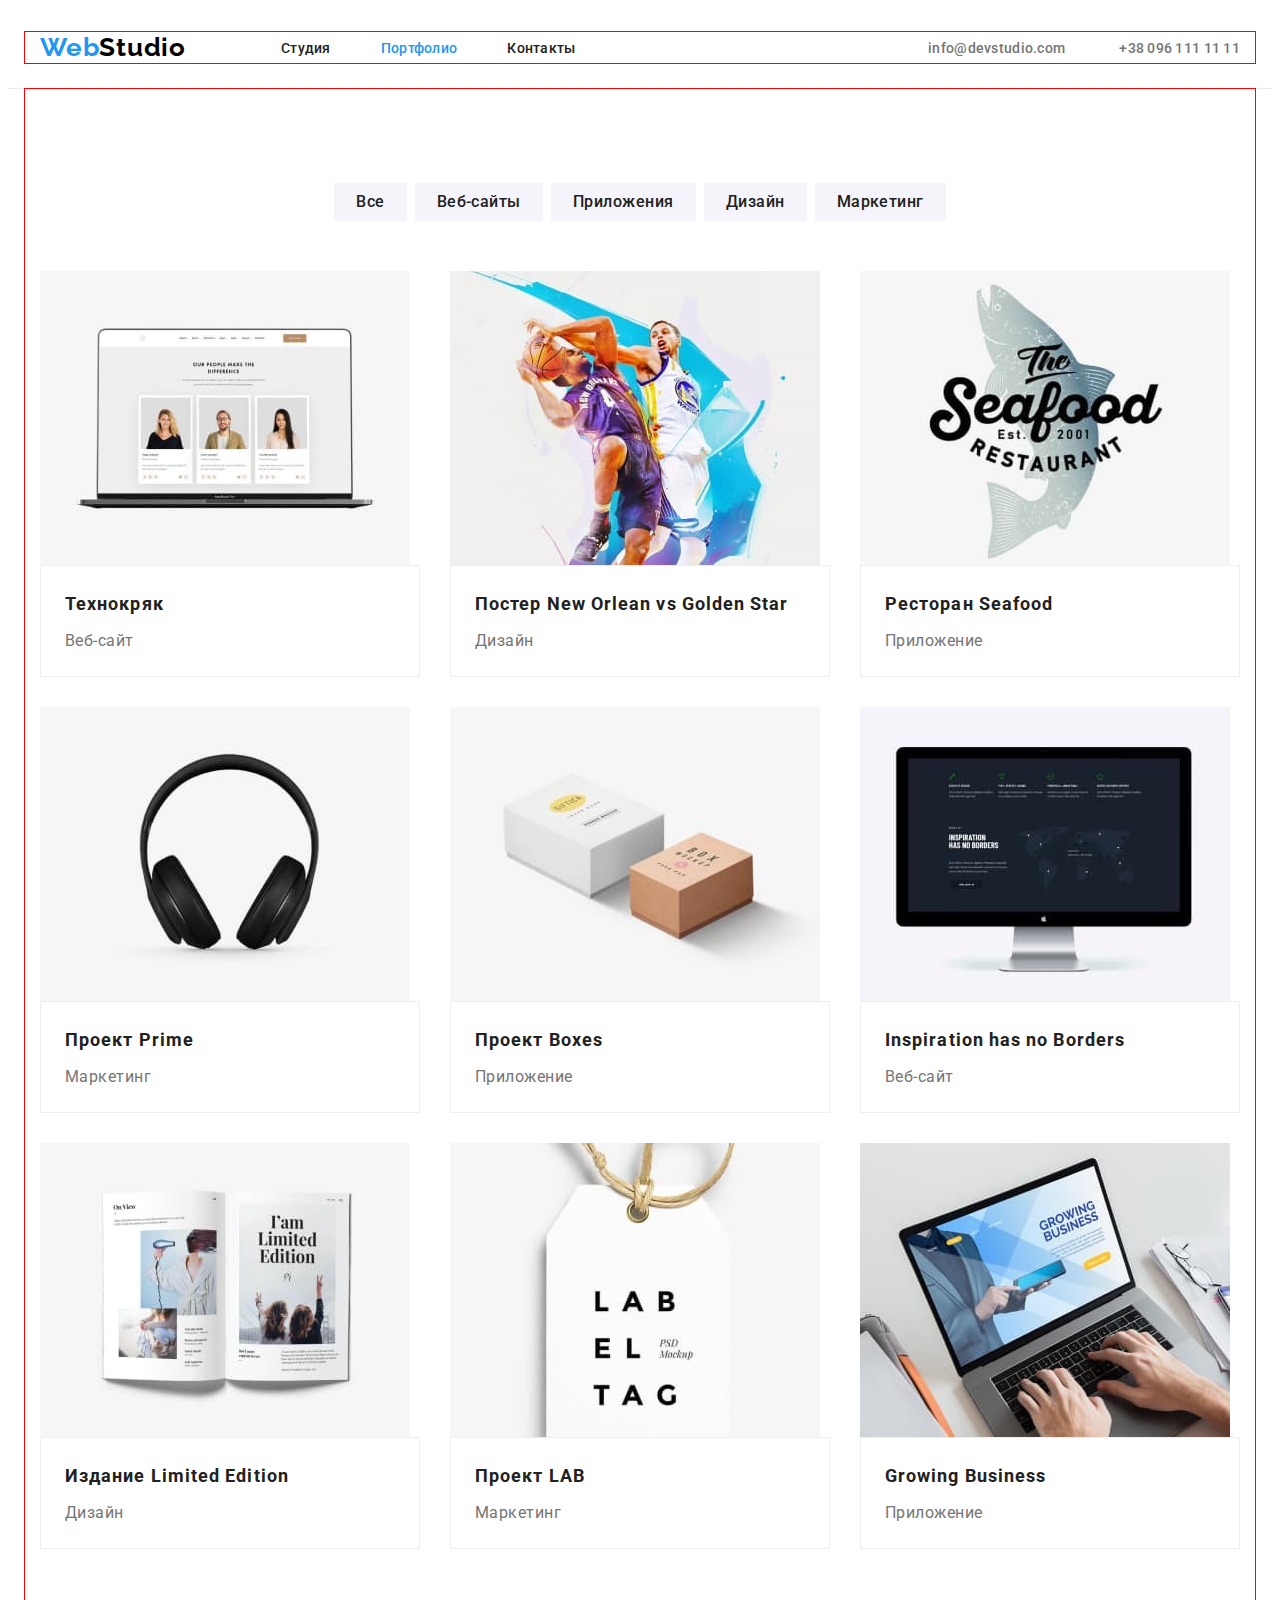
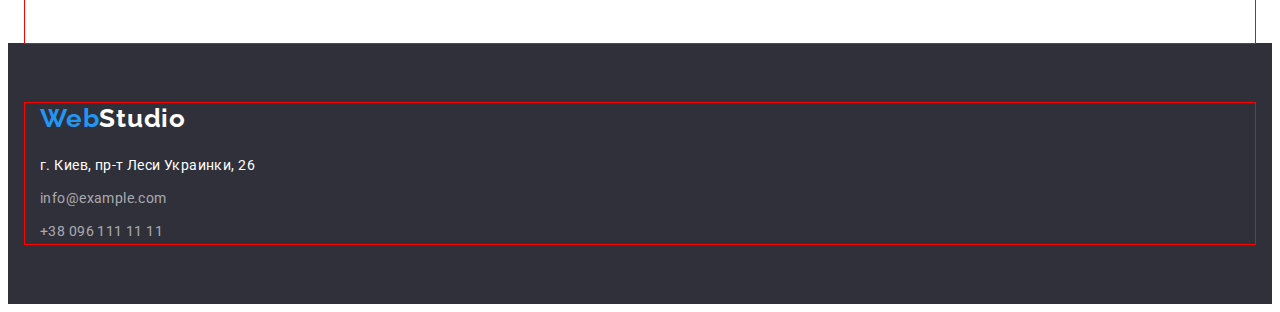
==== portfolio.html @ a7d1fc06 "Добавлены иконки под портретами" ====
<!DOCTYPE html>
<html lang="ru">

<head>
    <meta charset="UTF-8">
    <meta http-equiv="X-UA-Compatible" content="IE=edge">
    <meta name="viewport" content="width=device-width, initial-scale=1.0">
    <title>Portfolio</title>
    <link rel="stylesheet" href="https://cdnjs.cloudflare.com/ajax/libs/modern-normalize/1.1.0/modern-normalize.min.css"
        integrity="sha512-wpPYUAdjBVSE4KJnH1VR1HeZfpl1ub8YT/NKx4PuQ5NmX2tKuGu6U/JRp5y+Y8XG2tV+wKQpNHVUX03MfMFn9Q=="
        crossorigin="anonymous" referrerpolicy="no-referrer" />
    <link rel="stylesheet" href="./css/styles.css">
    <link rel="preconnect" href="https://fonts.googleapis.com">
    <link rel="preconnect" href="https://fonts.gstatic.com" crossorigin>
    <link href="https://fonts.googleapis.com/css2?family=Raleway:wght@700&family=Roboto:wght@400;500;700;900&display=swap"
    rel="stylesheet">
</head>
<body>
    <header class="header">
        <div class="container">
            <a class="header-logo" href="" lang="en"><span class="logo-firstpart">Web</span><span
                    class="logo-secondpart">Studio</span></a>
            <nav>
                <ul class="site-nav markerout">
                    <li class="item"><a class="header-link" href="index.html">Студия</a></li>
                    <li class="item"><a class="header-link current" href="portfolio.html">Портфолио</a></li>
                    <li class="item"><a class="header-link" href="">Контакты</a></li>
                </ul>
            </nav>
            <div class="contacts">
                <a class="header-mail" href="mailto:info@devstudio.com">info@devstudio.com</a>
                <a class="header-tel" href="tel:+380961111111">+38 096 111 11 11</a>
            </div>
        </div>
    </header>
    <main>
        <div class="container">
        <section class="section">
            <ul class="examples-btn markerout">
                <li class="li-btn"><button class="button" type="button">Все</button></li>
                <li class="li-btn"><button class="button" type="button">Веб-сайты</button></li>
                <li class="li-btn"><button class="button" type="button">Приложения</button></li>
                <li class="li-btn"><button class="button" type="button">Дизайн</button></li>
                <li class="li-btn"><button class="button" type="button">Маркетинг</button></li>
            </ul>
            <ul class="examples-images markerout">
                <li class="cards">
                    <img class="img" src="./images/picture1.jpg" alt="Технокряк" width="370"> 
                       <div class="card"> 
                        <h3 class="examples-title">Технокряк</h3>
                        <p class="examples-text">Веб-сайт</p>
                        </div>
                </li>
                <li class="cards">
                    <img class="img" src="./images/picture2.jpg" alt="New Orlean" width="370">
                        <div class="card">
                        <h3 class="examples-title">Постер New Orlean vs Golden Star</h3>
                        <p class="examples-text">Дизайн</p>
                        </div>
                </li>
                <li class="cards">
                    <img class="img" src="./images/picture3.jpg" alt="Seafood" width="370">
                        <div class="card">
                        <h3 class="examples-title">Ресторан Seafood</h3>
                        <p class="examples-text">Приложение</p>
                        </div>
                </li>
                <li class="cards">
                    <img class="img" src="./images/picture4.jpg" alt="Prime" width="370">
                        <div class="card">
                        <h3 class="examples-title">Проект Prime</h3>
                        <p class="examples-text">Маркетинг</p>
                        </div>
                </li>
                <li class="cards">
                    <img class="img" src="./images/picture5.jpg" alt="Boxes" width="370">
                        <div class="card">
                        <h3 class="examples-title">Проект Boxes</h3>
                        <p class="examples-text">Приложение</p>
                        </div>
                </li>
                <li class="cards">
                    <img class="img" src="./images/picture6.jpg" alt="Inspiration has no Borders" width="370">
                        <div class="card">
                        <h3 class="examples-title">Inspiration has no Borders</h3>
                        <p class="examples-text">Веб-сайт</p>
                        </div>
                </li>
                <li class="cards">
                    <img class="img" src="./images/picture7.jpg" alt="Издание Limited Edition" width="370">
                        <div class="card">
                        <h3 class="examples-title">Издание Limited Edition</h3>
                        <p class="examples-text">Дизайн</p>
                        </div>
                </li>
                <li class="cards">
                    <img class="img" src="./images/picture8.jpg" alt="Проект LAB" width="370">
                        <div class="card">
                        <h3 class="examples-title">Проект LAB</h3>
                        <p class="examples-text">Маркетинг</p>
                        </div>
                </li>
                <li class="cards">
                    <img class="img" src="./images/picture9.jpg" alt="Growing Business" width="370">
                        <div class="card">
                        <h3 class="examples-title">Growing Business</h3>
                        <p class="examples-text">Приложение</p>   
                        </div>
                </li>
            </ul>
        </section>
        </div>
    </main>
    <footer class="footer">
        <div class="container">
            <a class="footer-logo" href="" lang="en"><span class="logo-firstpart">Web</span><span
                    class="footer-logo-secondpart">Studio</span></a>
            <div class="adress">
                <address class="footer-address">г. Киев, пр-т Леси Украинки, 26</address>
                <p><a class="footer-mail" href="mailto:info@example.com">info@example.com</a></p>
                <p><a class="footer-tel" href="tel:+380961111111">+38 096 111 11 11</a></p>
            </div>
        </div>
    </footer>
</body>
</html>
---- css/styles.css ----
/*цвет заголовков, ссылок 
    :title #212121;*/
    /*цвет подписей и текста text
    #757575*/
    /*цвет акцента accent: #2196F3;*/
    /*цвет фона hero : #2F303A;*/
:root {--title-color:#212121;
    --text-color:#757575;
    --accent-color:#2196F3;
    --team-backgroundcolor:#F5F4FA;
    --footer-color:#ffffff;}
 
body {
    font-family: 'Roboto','Tahoma', sans-serif;
    color:var(--text-color)
}
p,
h1,
h2,
h3,
h4,
h5,
h6 {
    margin: 0;
}

ul,
ol {
    padding-left: 0;
    margin: 0;
}

/*убрать маркеры списка*/
.markerout{list-style-type:none}


.container {
    width: 1200px;
    padding-left: 15px;
    padding-right: 15px;
    margin: 0 auto;
    outline: 1px solid red;
}
.visually-hidden {
    position: absolute;
    width: 1px;
    height: 1px;
    margin: -1px;
    border: 0;
    padding: 0;
    white-space: nowrap;
    clip-path: inset(100%);
    clip: rect(0 0 0 0);
    overflow: hidden;
}
.section {
    display: flex;
    flex-wrap: wrap;
    padding-top: 94px;
    padding-bottom: 94px;
}
/* .section:first-child{
    padding-bottom: 0;
} */
/*----------------------header--------------*/
.header{
    border-bottom: 1px solid #ECECEC;
    padding-top: 24px;
    padding-bottom: 25px;
}
.header .container{
    display: flex;
    align-items:center ;
}
.header-logo{
    font-family: 'Raleway';
    font-style: normal;
    font-weight: 700;
    font-size: 26px;
    line-height: 1.19;
    letter-spacing: 0.03em;
    text-decoration: none;
    margin-right: 95px;
}
.logo-firstpart{
    color: var(--accent-color);
}
.logo-secondpart{
    color:#000000;
}
.header-link{
    font-weight: 500;
    font-size: 14px;
    line-height: 1.14;
    letter-spacing: 0.02em;
    text-decoration: none;
    color: var(--title-color);
    padding-top: 8px;
    padding-bottom: 8px;
}
.header-link:hover,
.header-link:focus{
    color: var(--accent-color);
}
.site-nav{
    display: flex;
}
.site-nav .item:not(:last-child){
    margin-right: 50px;
}
.site-nav .header-link.current{
    color: var(--accent-color);
}
.contacts{
    margin-left: auto;
}
.header-mail{
    font-weight: 500;
    font-size: 14px;
    line-height: 1.14;
    letter-spacing: 0.02em;
    text-decoration: none;
    color: var(--text-color);
}
.header-mail:hover,
.header-mail:focus{
    color: var(--accent-color);
}
.header-tel{
    font-weight: 500;
    font-size: 14px;
    line-height: 1.14;
    letter-spacing: 0.02em;
    text-decoration: none;
    color: var(--text-color);
    margin-left: 50px;
}
.header-tel:hover,
.header-tel:focus {
    color: var(--accent-color);
}

/*-------------------hero---------------------*/
.hero{
    background-image: linear-gradient(rgba(47, 48, 58, 0.4), rgba(47, 48, 58, 0.4)), url(../images/hero.jpg);
    max-width: 1600px;
    background-repeat: no-repeat;
    background-size: contain;
    background-position: center;
    display:flex;
    flex-direction: column;
    /* justify-content: center; */
    align-content:center;
    padding-top: 200px;
    padding-bottom: 200px;
    background-color: #2F303A;
    margin-left: auto;
    margin-right: auto;
   }
.hero-title{
    color: #fff;
    font-weight: 900;
    font-size: 44px;
    line-height: 1.36;
    text-align: center;
    letter-spacing: 0.06em;
    text-transform: uppercase;
    margin-bottom: 30px;
}
.hero-btn{
    display: block;
    margin: auto;
    font-family: inherit;
    font-style: normal;
    font-weight: 700;
    font-size: 16px;
    line-height: 1.88;
    letter-spacing: 0.06em;
    background-color: var(--accent-color);
    color: #ffffff;
    cursor: pointer;
    width: 200px;
    height: 50px;
    
}

.hero-btn:hover,
.hero-btn:focus {
    color: #fff;
    background-color: #188CE8;}

/*-----------------------features-------------------*/
.features{
    display: flex;
}
.section-features{
    display: flex;
    flex-wrap: wrap;
    padding-top: 94px;
    padding-bottom: 0;
}
.features-list{
    display: block;
    width: 270px;
}
.features .features-list:not(:last-child){
    margin-right: 30px;

}
.features-title{
    font-weight: 700;
    font-size: 14px;
    line-height: 1.14;
    letter-spacing: 0.03em;
    text-transform: uppercase;
    color: var(--title-color);
    margin-bottom: 10px;
    
}
.feature-text{
    font-size: 14px;
    line-height: 1.71;
    letter-spacing: 0.03em;
}
/*----------------------job-------------------------------*/

.job-list{
    display: flex;
   }
.job-title{
    font-size: 36px;
    line-height: 1.17;
    letter-spacing: 0.03em;
    text-align: center;
    color:var(--title-color);
    margin-bottom: 50px;
}
.job-list .job-item:not(:last-child){
    margin-right: 30px;

}
.job-list .img{
    display: block;
    max-width: 100%;
    height: auto;
}
/*--------------------team-------------------------------*/
.team{
    background-color: var(--team-backgroundcolor);
}
.team-list{
    display: flex;
}
.team-item{
    background-color: var(--footer-color);
    padding-bottom: 30px;
}
.team-list .team-item:not(:last-child){
    margin-right: 30px;
}
.team-title{
    font-size: 36px;
    line-height: 1.17;
    letter-spacing: 0.03em;
    text-align: center;
    color:var(--title-color);
    margin-bottom: 50px;

}
.team .img{
    display: block;
    max-width: 100%;
    height: auto;
    margin-bottom: 30px;
}
.team-img-title{
    font-weight: 500;
    font-size: 16px;
    line-height: 1.19;
    text-align: center;
    letter-spacing: 0.03em;
    color:var(--title-color);
    margin-bottom: 10px;

}
.team-img-text{
    font-size: 16px;
    line-height: 1.19;
    text-align: center;
    letter-spacing: 0.03em;
 }
.team-soc-list{
    display: flex;
    justify-content: center;
    margin-top: 6px;
}
.team-soc-item:not(last-child){
    margin-right: 10px;
}
.team-soc-link{
    width: 44px;
    height: 44px;
    /* background-color: #ffffff); */
    background-color: #ffffff;
    border-radius: 50%;
    display: flex;
    justify-content: center;
    align-items: center;
}
.team-soc-icon{
    fill:#AFB1B8
}
.team-soc-link:hover{
background-color: var(--accent-color);
}
.team-soc-link:hover .team-soc-icon{
    fill: #ffffff;
}
/* ------------------------clients------------------------------ */
.clients-title{
    font-size: 36px;
    line-height: 1.17;
    letter-spacing: 0.03em;
    text-align: center;
    color:var(--title-color);
    margin-bottom: 50px;
}
.clients{
    display: flex;
    margin-left: auto;
    margin-right: auto;
    margin-bottom: 50px;
}
/* .clients-btn{

} */
.clients-btn .button{
    width: 170px;
    height: 92px;
    border: 1px solid #AFB1B8;
}
.clients-btn:not(:last-child){
    margin-right: 30px;
}
/*-------------------------footer------------------------------*/
.footer{
    background-color: #2F303A;
    padding-top: 60px;
    padding-bottom: 60px;
}

.footer-logo{
    display: block;
    font-family: 'Raleway';
    font-style: normal;
    font-weight: 700;
    font-size: 26px;
    line-height: 1.19;
    letter-spacing: 0.03em;
    text-decoration: none;
    margin-bottom: 20px;
}

.footer-logo-secondpart{
    color: var(--footer-color);
}

.footer-address{
    font-style: normal;
    font-weight: 400;
    font-size: 14px;
    line-height: 1.71;
    letter-spacing: 0.03em;
    color: var(--footer-color);
    margin-bottom: 9px;
}
.footer-mail{
    display: block;
    font-style: normal;
    font-weight: 400;
    font-size: 14px;
    line-height: 1.71;
    letter-spacing: 0.03em;
    text-decoration: none;
    color: rgba(255, 255, 255, 0.6);
    margin-bottom: 9px;
}
.footer-tel{
    display: block;
    font-style: normal;
    font-weight: 400;
    font-size: 14px;
    line-height: 1.71;
    letter-spacing: 0.03em;
    text-decoration: none;
    color: rgba(255, 255, 255, 0.6);
    }
.footer-mail:hover,
.footer-tel:hover,
.footer-mail:focus,
.footer-tel:focus{
    color: var(--accent-color);
}

/*--------------------potfolio----------------------------*/
.examples{
    background-color: var(--footer-color);
}
.examples-btn{
    display: flex;
    margin-left: auto;
    margin-right: auto;
    margin-bottom: 50px;
  
}
/*кнопки портфолио*/
.button {
    display: block;
    font-family: inherit;
    font-style: normal;
    font-weight: 500;
    font-size: 16px;
    line-height: 1.62;
    text-align: center;
    letter-spacing: 0.03em;
    color: var(--title-color);
    background-color: #F5F4FA;
    cursor: pointer;
    border: none;
    padding: 6px 22px 6px 22px;
    
}
.examples-btn .li-btn:not(:last-child){
    margin-right: 8px;
}
.button:hover,
.button:focus {
    color: #fff;
    background-color: var(--accent-color);
}
/* --------------------------------examples------------------------------ */
.examples-images{
    display: flex;
    flex-wrap: wrap;
    margin-left: -30px;
    margin-top: -30px;
}

.examples-images .cards{
    
      /* Задаём всем элементам маржины слева и сверху */
    margin-left: 30px;
    margin-top: 30px;
    /*  Задаём ширину элементов  */
    flex-basis: calc((100% - 90px) / 3);
}
.examples-images .cards:hover{
    box-shadow: 0px 1px 1px rgba(0, 0, 0, 0.12),
    0px 4px 4px rgba(0, 0, 0, 0.06),
    1px 4px 6px rgba(0, 0, 0, 0.16);
}

.cards .img{
    display: block;
    max-width: 100%;
    height: auto;
}
.card{
    border: 1px solid #EEEEEE;
    padding: 20px 24px;
}
.examples-title{
    font-weight: 700;
    font-size: 18px;
    line-height: 2;
    letter-spacing: 0.06em;
    color: var(--title-color);
    margin-bottom: 4px;
}
.examples-text{
    font-size: 16px;
    line-height: 1.88;
    letter-spacing: 0.03em;
}
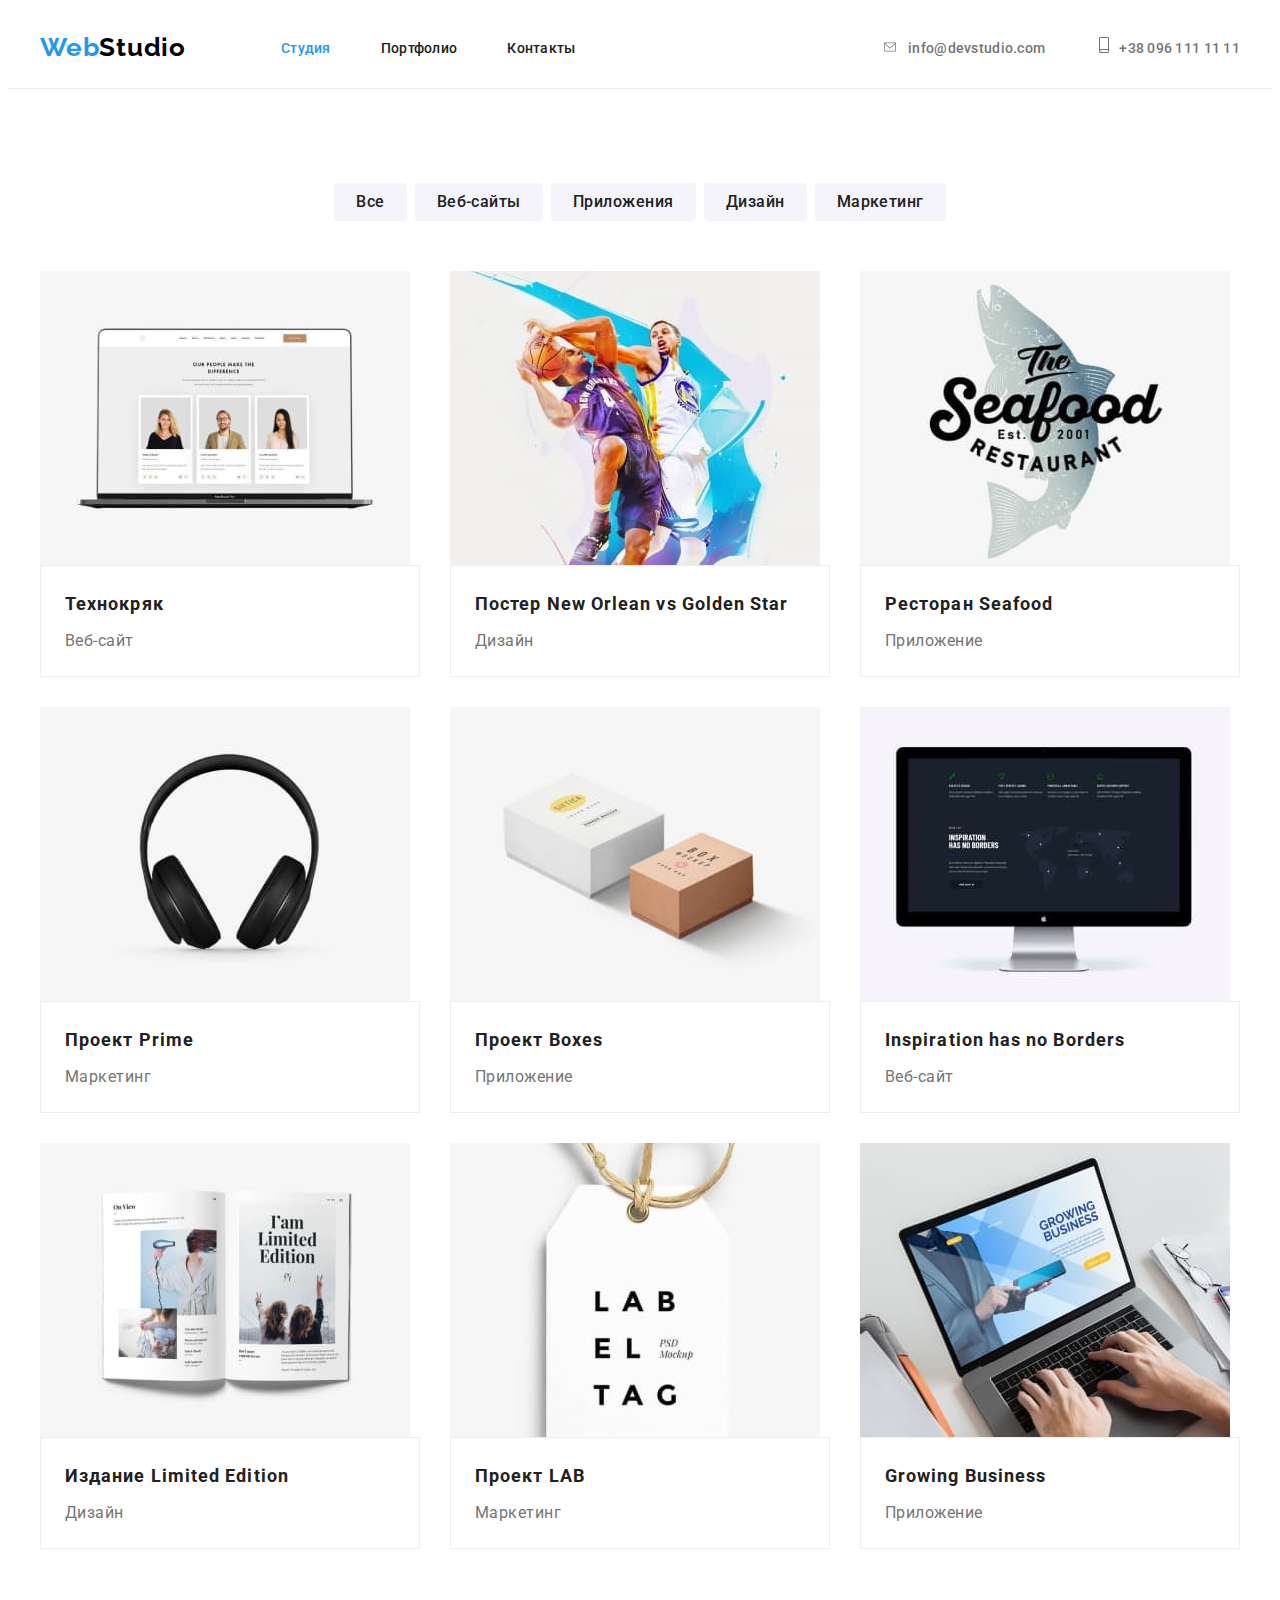
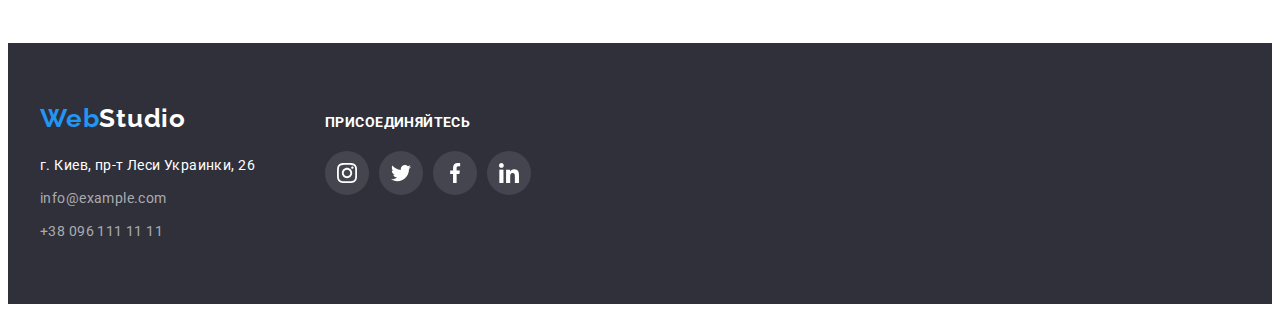
==== commit 47d40e82: "homework_04" ====
--- a/portfolio.html
+++ b/portfolio.html
@@ -22,14 +22,20 @@
                     class="logo-secondpart">Studio</span></a>
             <nav>
                 <ul class="site-nav markerout">
-                    <li class="item"><a class="header-link" href="index.html">Студия</a></li>
-                    <li class="item"><a class="header-link current" href="portfolio.html">Портфолио</a></li>
+                    <li class="item"><a class="header-link current" href="index.html">Студия</a></li>
+                    <li class="item"><a class="header-link" href="portfolio.html">Портфолио</a></li>
                     <li class="item"><a class="header-link" href="">Контакты</a></li>
                 </ul>
             </nav>
             <div class="contacts">
-                <a class="header-mail" href="mailto:info@devstudio.com">info@devstudio.com</a>
-                <a class="header-tel" href="tel:+380961111111">+38 096 111 11 11</a>
+                <a class="header-mail" href="mailto:info@devstudio.com"><svg class="contacts-icon" width="16" height="12">
+                        <use href="./images/symbol-defs.svg#icon-envelope">
+    
+                        </use>
+                    </svg>info@devstudio.com</a>
+                <a class="header-tel" href="tel:+380961111111"><svg class="contacts-icon" width="10" height="16">
+                        <use href="./images/symbol-defs.svg#icon-smartphone"></use>
+                    </svg>+38 096 111 11 11</a>
             </div>
         </div>
     </header>
@@ -112,13 +118,40 @@
         </div>
     </main>
     <footer class="footer">
-        <div class="container">
-            <a class="footer-logo" href="" lang="en"><span class="logo-firstpart">Web</span><span
-                    class="footer-logo-secondpart">Studio</span></a>
-            <div class="adress">
-                <address class="footer-address">г. Киев, пр-т Леси Украинки, 26</address>
-                <p><a class="footer-mail" href="mailto:info@example.com">info@example.com</a></p>
-                <p><a class="footer-tel" href="tel:+380961111111">+38 096 111 11 11</a></p>
+        <div class="footer-main container">
+            <div class="footer-contacts">
+                <a class="footer-logo" href="" lang="en"><span class="logo-firstpart">Web</span><span
+                        class="footer-logo-secondpart">Studio</span></a>
+                <div class="adress">
+                    <address class="footer-address">г. Киев, пр-т Леси Украинки, 26</address>
+                    <a class="footer-mail" href="mailto:info@example.com">info@example.com</a>
+                    <a class="footer-tel" href="tel:+380961111111">+38 096 111 11 11</a>
+                </div>
+            </div>
+            <div class="footer-joinus">
+                <h3 class="footer-title">Присоединяйтесь</h3>
+                <ul class="footer-soc-list markerout">
+                    <li class="footer-soc-item"><a href="" class="footer-soc-link">
+                            <svg class="footer-soc-icon" width="20" height="20">
+                                <use href="./images/symbol-defs.svg#icon-instagram"></use>
+                            </svg>
+                        </a></li>
+                    <li class="footer-soc-item"><a href="" class="footer-soc-link">
+                            <svg class="footer-soc-icon" width="20" height="20">
+                                <use href="./images/symbol-defs.svg#icon-twitter"></use>
+                            </svg>
+                        </a></li>
+                    <li class="footer-soc-item"><a href="" class="footer-soc-link">
+                            <svg class="footer-soc-icon" width="20" height="20">
+                                <use href="./images/symbol-defs.svg#icon-facebook"></use>
+                            </svg>
+                        </a></li>
+                    <li class="footer-soc-item"><a href="" class="footer-soc-link">
+                            <svg class="footer-soc-icon" width="20" height="20">
+                                <use href="./images/symbol-defs.svg#icon-linkedin"></use>
+                            </svg>
+                        </a></li>
+                </ul>
             </div>
         </div>
     </footer>
--- a/css/styles.css
+++ b/css/styles.css
@@ -8,7 +8,8 @@
     --text-color:#757575;
     --accent-color:#2196F3;
     --team-backgroundcolor:#F5F4FA;
-    --footer-color:#ffffff;}
+    --footer-color:#ffffff;
+    --icon-color:#AFB1B8}
  
 body {
     font-family: 'Roboto','Tahoma', sans-serif;
@@ -39,7 +40,7 @@
     padding-left: 15px;
     padding-right: 15px;
     margin: 0 auto;
-    outline: 1px solid red;
+    /* outline: 1px solid red; */
 }
 .visually-hidden {
     position: absolute;
@@ -139,7 +140,10 @@
 .header-tel:focus {
     color: var(--accent-color);
 }
-
+.contacts-icon{
+    fill:currentColor;
+    margin-right: 10px;
+}
 /*-------------------hero---------------------*/
 .hero{
     background-image: linear-gradient(rgba(47, 48, 58, 0.4), rgba(47, 48, 58, 0.4)), url(../images/hero.jpg);
@@ -205,7 +209,13 @@
 }
 .features .features-list:not(:last-child){
     margin-right: 30px;
-
+}
+.features-picture{
+    width: 270px;
+    height: 120px;
+    background-color: #F5F4FA;
+    margin-bottom: 30px;
+    padding: 25px 100px 25px 100px;
 }
 .features-title{
     font-weight: 700;
@@ -222,6 +232,9 @@
     line-height: 1.71;
     letter-spacing: 0.03em;
 }
+.features-icon{
+    color: var(--icon-color);
+}
 /*----------------------job-------------------------------*/
 
 .job-list{
@@ -253,6 +266,10 @@
 }
 .team-item{
     background-color: var(--footer-color);
+    box-shadow: 0px 1px 3px rgba(0, 0, 0, 0.12),
+    0px 1px 1px rgba(0, 0, 0, 0.14),
+    0px 2px 1px rgba(0, 0, 0, 0.2);
+    border-radius: 0px 0px 4px 4px;
     padding-bottom: 30px;
 }
 .team-list .team-item:not(:last-child){
@@ -294,27 +311,27 @@
     justify-content: center;
     margin-top: 6px;
 }
+
 .team-soc-item:not(last-child){
     margin-right: 10px;
 }
 .team-soc-link{
     width: 44px;
     height: 44px;
-    /* background-color: #ffffff); */
     background-color: #ffffff;
     border-radius: 50%;
     display: flex;
     justify-content: center;
     align-items: center;
-}
+    color:var(--icon-color);
+}
+.team-soc-link:hover {
+    background-color: var(--accent-color);
+    color:#ffffff;
+}
+
 .team-soc-icon{
-    fill:#AFB1B8
-}
-.team-soc-link:hover{
-background-color: var(--accent-color);
-}
-.team-soc-link:hover .team-soc-icon{
-    fill: #ffffff;
+    fill: currentColor;
 }
 /* ------------------------clients------------------------------ */
 .clients-title{
@@ -325,28 +342,44 @@
     color:var(--title-color);
     margin-bottom: 50px;
 }
-.clients{
+.clients-list{
     display: flex;
     margin-left: auto;
     margin-right: auto;
     margin-bottom: 50px;
 }
-/* .clients-btn{
-
-} */
-.clients-btn .button{
+.clients-item{
     width: 170px;
-    height: 92px;
     border: 1px solid #AFB1B8;
-}
-.clients-btn:not(:last-child){
+    border-radius: 4px;
+    padding: 16px 32px 16px 32px;
+}
+.clients-item:not(:last-child){
     margin-right: 30px;
+}
+.clients-link{
+    width: 100%;
+    height: 100%;
+    color: var(--accent-color)
+}
+.clients-icon{
+    fill: var(--icon-color)
+}
+.clients-icon:hover{
+    fill: currentColor;
 }
 /*-------------------------footer------------------------------*/
 .footer{
+    
     background-color: #2F303A;
     padding-top: 60px;
     padding-bottom: 60px;
+}
+.footer-main{
+    display: flex;
+}
+.footer-contacts{
+    margin-right: 70px;
 }
 
 .footer-logo{
@@ -401,7 +434,45 @@
 .footer-tel:focus{
     color: var(--accent-color);
 }
-
+.footer-joinus{
+    margin-top: 12px;
+}
+.footer-title{
+    font-weight: 700;
+    font-size: 14px;
+    line-height: 1.14;
+    letter-spacing: 0.03em;
+    text-transform: uppercase;
+    color: #FFFFFF;
+    }
+.footer-soc-list {
+    display: flex;
+    justify-content: center;
+    margin-top: 20px;
+}
+
+.footer-soc-item:not(last-child) {
+    margin-right: 10px;
+}
+
+.footer-soc-link {
+    width: 44px;
+    height: 44px;
+    background-color: rgba(255, 255, 255, 0.1);
+    border-radius: 50%;
+    display: flex;
+    justify-content: center;
+    align-items: center;
+    color: #ffffff;
+}
+
+.footer-soc-link:hover {
+    background-color: var(--accent-color);
+}
+
+.footer-soc-icon {
+    fill: currentColor;
+}
 /*--------------------potfolio----------------------------*/
 .examples{
     background-color: var(--footer-color);
@@ -427,6 +498,7 @@
     background-color: #F5F4FA;
     cursor: pointer;
     border: none;
+    border-radius: 4px;
     padding: 6px 22px 6px 22px;
     
 }
